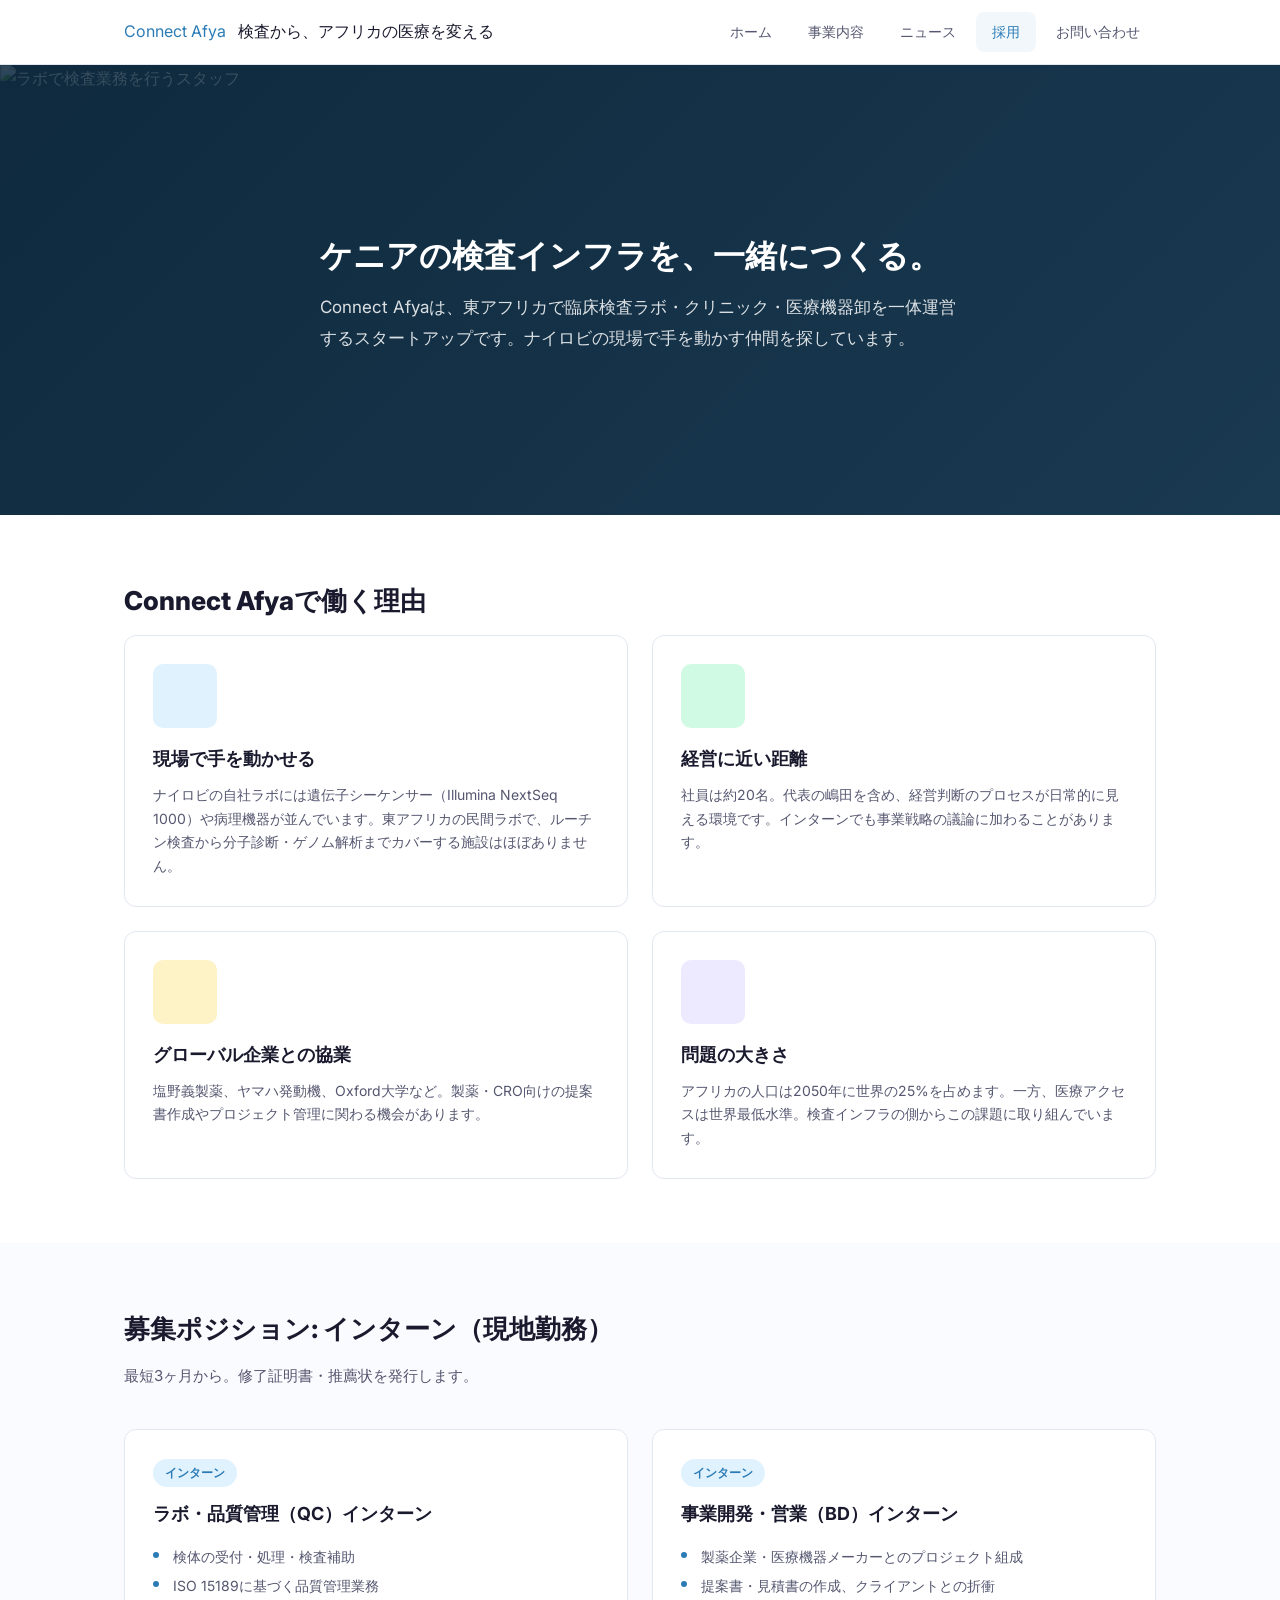
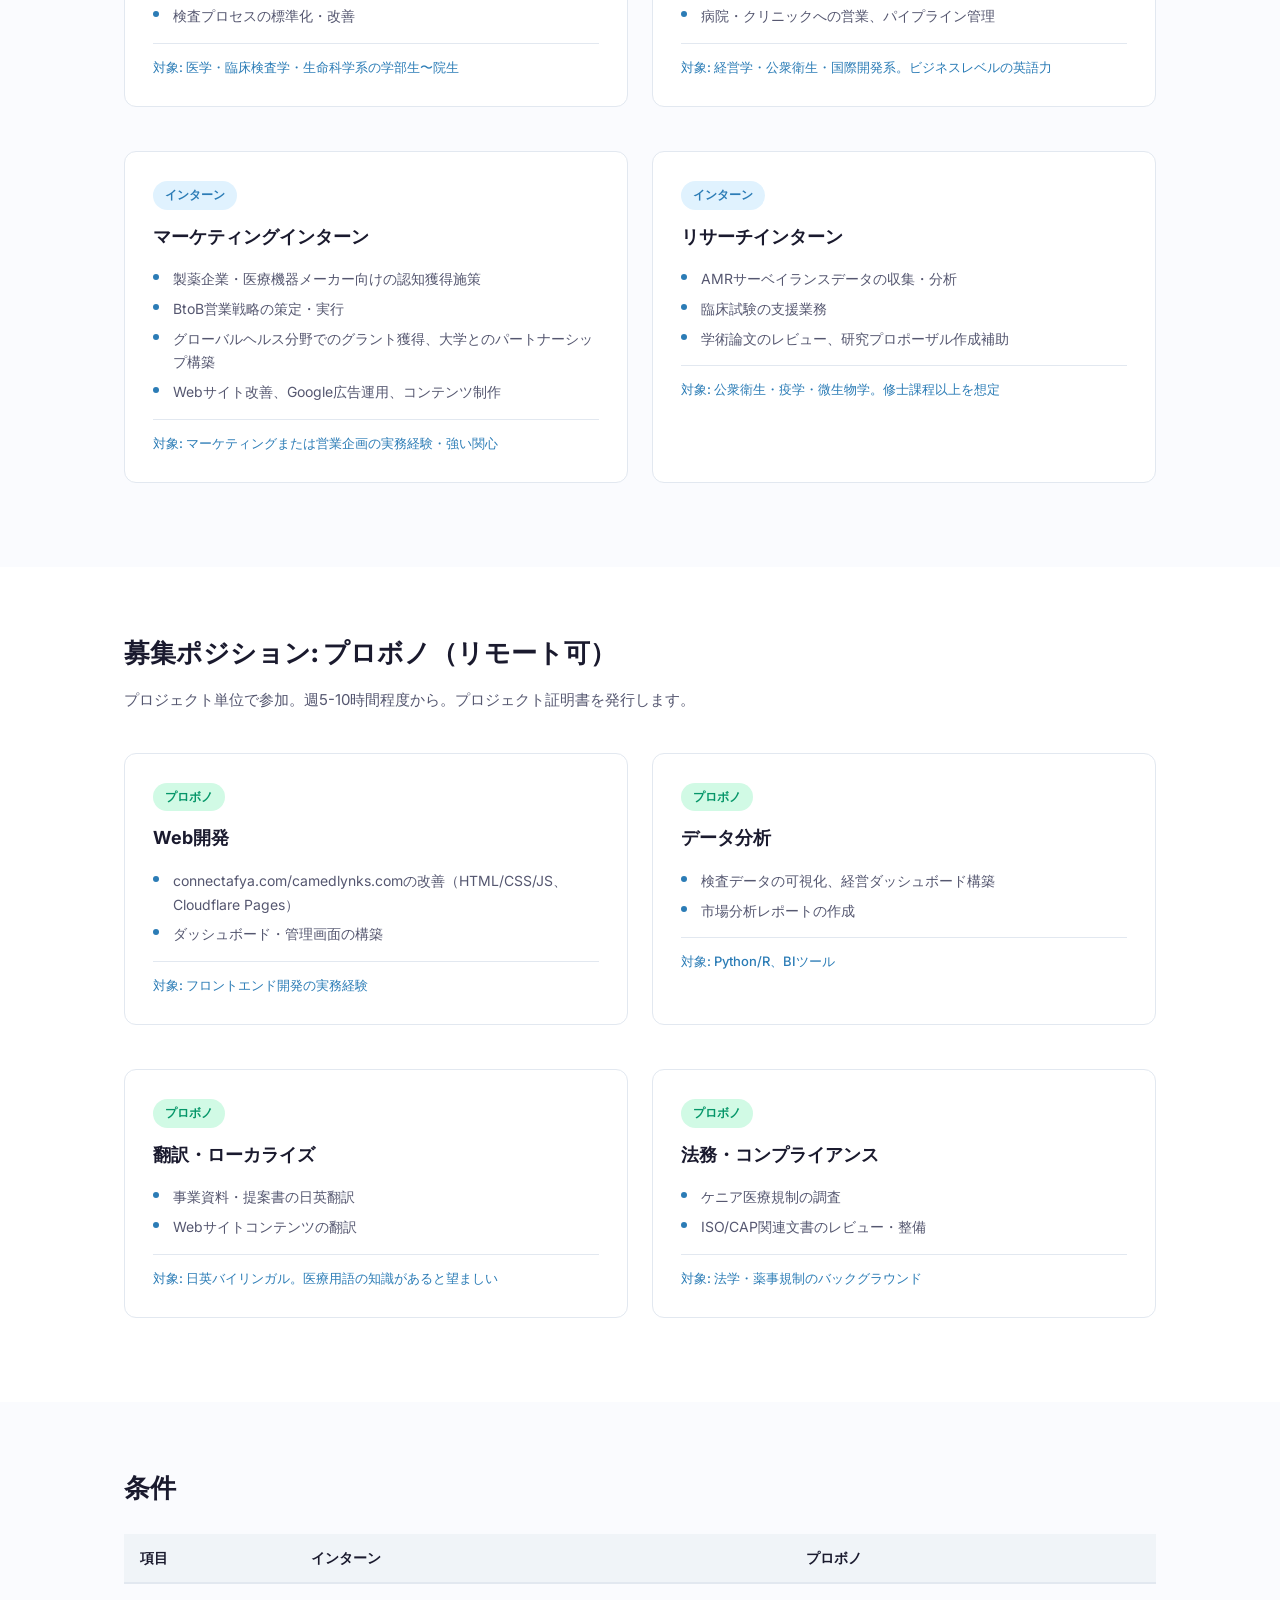
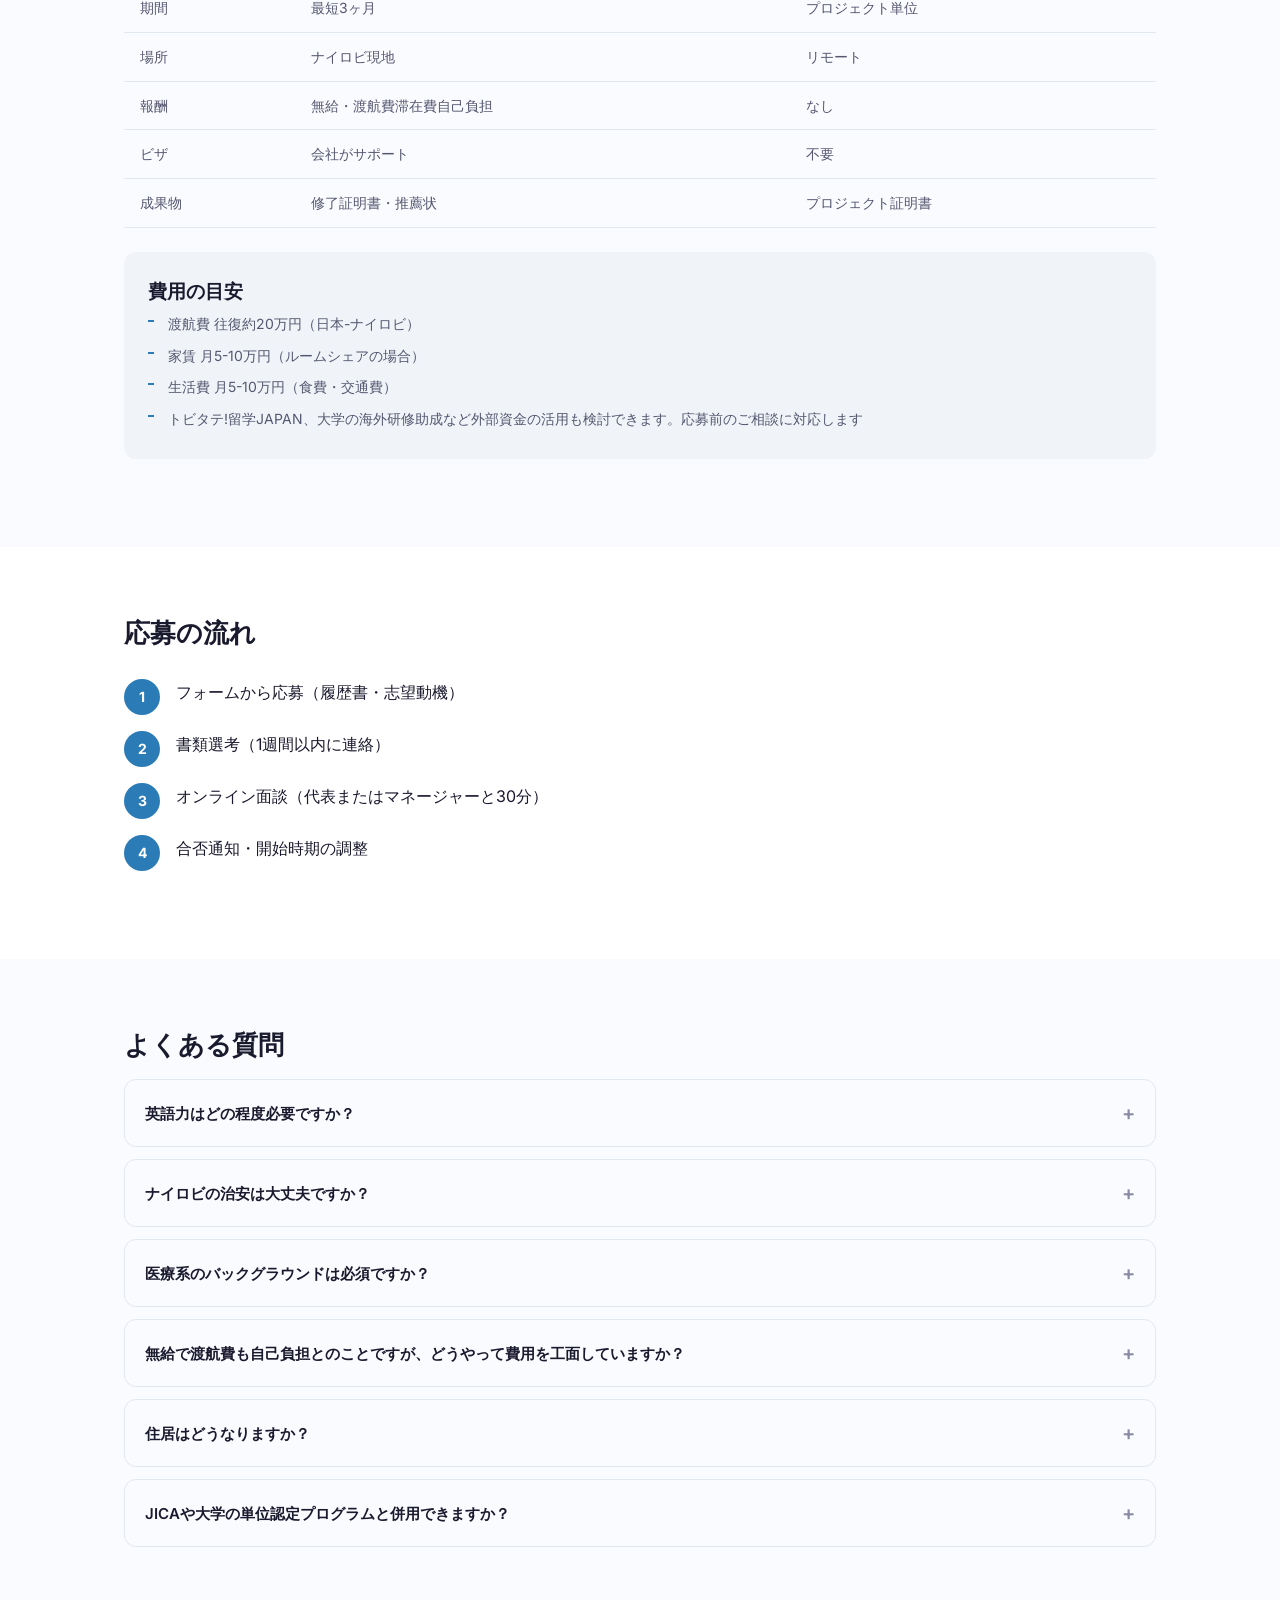
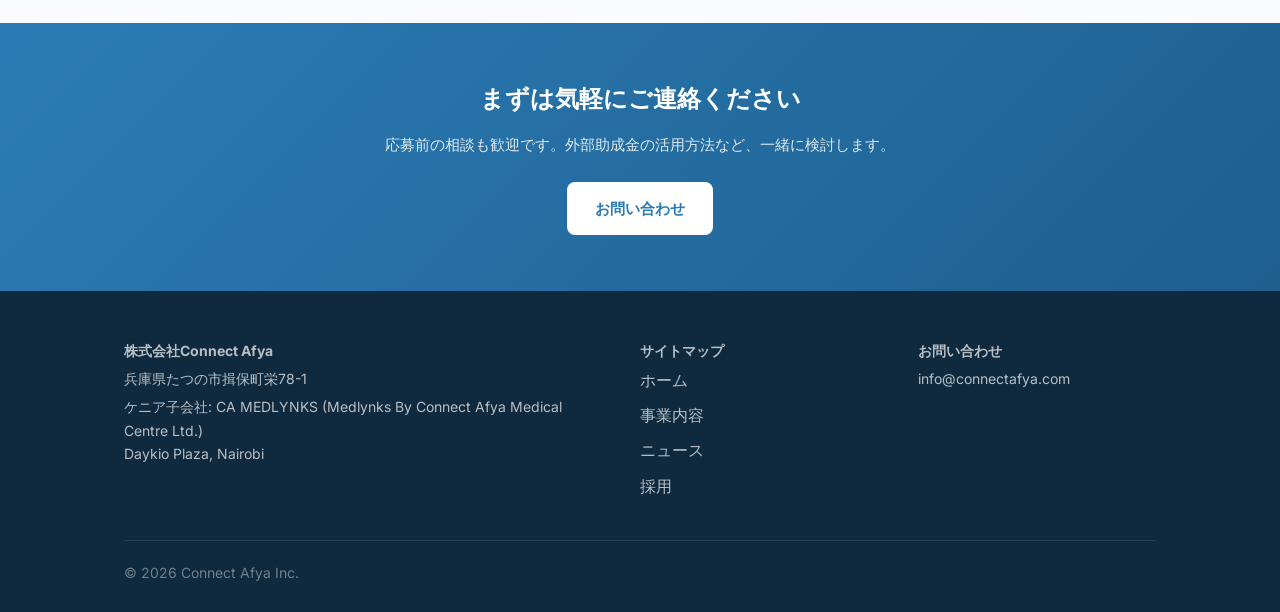
==== careers/index.html @ 0703dbc2 "Initial commit: Connect Afya corporate website Co-Authored-By: Claude Opus 4.6 (1M context) <noreply" ====
<!DOCTYPE html>
<html lang="ja">
<head>
  <meta charset="UTF-8">
  <meta name="viewport" content="width=device-width, initial-scale=1.0">
  <title>採用 | Connect Afya</title>
  <meta name="description" content="Connect Afyaのインターン・プロボノ募集ページ。ナイロビの検査ラボで手を動かす仲間を探しています。">
  <link rel="preconnect" href="https://fonts.googleapis.com">
  <link rel="preconnect" href="https://fonts.gstatic.com" crossorigin>
  <link href="https://fonts.googleapis.com/css2?family=Inter:wght@400;500;600;700;800&display=swap" rel="stylesheet">
  <link rel="stylesheet" href="/assets/css/style.css">
  <link rel="icon" href="/favicon.ico">
  <meta property="og:type" content="website">
  <meta property="og:site_name" content="Connect Afya">
  <meta property="og:title" content="採用 | Connect Afya">
  <meta property="og:description" content="Connect Afyaのインターン・プロボノ募集ページ。ナイロビの検査ラボで手を動かす仲間を探しています。">
  <meta property="og:image" content="/assets/images/hero-lab.jpg">
  <meta property="og:locale" content="ja_JP">
  <meta name="twitter:card" content="summary_large_image">
</head>
<body>

  <!-- Header -->
  <header class="site-header">
    <div class="site-header__inner">
      <div class="site-header__logo">
        <a href="/">Connect Afya</a>
        <span>検査から、アフリカの医療を変える</span>
      </div>
      <nav class="site-nav">
        <a href="/">ホーム</a>
        <a href="/#business">事業内容</a>
        <a href="/news/">ニュース</a>
        <a href="/careers/" class="active">採用</a>
        <a href="/contact/">お問い合わせ</a>
      </nav>
      <button class="mobile-toggle" aria-label="メニューを開く">
        <span></span>
        <span></span>
        <span></span>
      </button>
    </div>
  </header>

  <!-- Hero -->
  <section class="hero hero--careers hero--with-image">
    <img src="/assets/images/lab-pipette.png" alt="ラボで検査業務を行うスタッフ" class="hero__bg">
    <div class="container">
      <h1>ケニアの検査インフラを、一緒につくる。</h1>
      <p>Connect Afyaは、東アフリカで臨床検査ラボ・クリニック・医療機器卸を一体運営するスタートアップです。ナイロビの現場で手を動かす仲間を探しています。</p>
    </div>
  </section>

  <!-- Connect Afyaで働く理由 -->
  <section class="section">
    <div class="container">
      <h2 class="section-title">Connect Afyaで働く理由</h2>
      <div class="card-grid">
        <div class="card">
          <div class="card__icon card__icon--blue"></div>
          <h3>現場で手を動かせる</h3>
          <p>ナイロビの自社ラボには遺伝子シーケンサー（Illumina NextSeq 1000）や病理機器が並んでいます。東アフリカの民間ラボで、ルーチン検査から分子診断・ゲノム解析までカバーする施設はほぼありません。</p>
        </div>
        <div class="card">
          <div class="card__icon card__icon--green"></div>
          <h3>経営に近い距離</h3>
          <p>社員は約20名。代表の嶋田を含め、経営判断のプロセスが日常的に見える環境です。インターンでも事業戦略の議論に加わることがあります。</p>
        </div>
        <div class="card">
          <div class="card__icon card__icon--amber"></div>
          <h3>グローバル企業との協業</h3>
          <p>塩野義製薬、ヤマハ発動機、Oxford大学など。製薬・CRO向けの提案書作成やプロジェクト管理に関わる機会があります。</p>
        </div>
        <div class="card">
          <div class="card__icon card__icon--purple"></div>
          <h3>問題の大きさ</h3>
          <p>アフリカの人口は2050年に世界の25%を占めます。一方、医療アクセスは世界最低水準。検査インフラの側からこの課題に取り組んでいます。</p>
        </div>
      </div>
    </div>
  </section>

  <!-- インターン募集 -->
  <section class="section section--alt">
    <div class="container">
      <h2 class="section-title">募集ポジション: インターン（現地勤務）</h2>
      <p class="section-subtitle">最短3ヶ月から。修了証明書・推薦状を発行します。</p>
      <div class="card-grid">
        <div class="position">
          <span class="position__badge position__badge--intern">インターン</span>
          <h3>ラボ・品質管理（QC）インターン</h3>
          <ul>
            <li>検体の受付・処理・検査補助</li>
            <li>ISO 15189に基づく品質管理業務</li>
            <li>検査プロセスの標準化・改善</li>
          </ul>
          <p class="position__target">対象: 医学・臨床検査学・生命科学系の学部生〜院生</p>
        </div>
        <div class="position">
          <span class="position__badge position__badge--intern">インターン</span>
          <h3>事業開発・営業（BD）インターン</h3>
          <ul>
            <li>製薬企業・医療機器メーカーとのプロジェクト組成</li>
            <li>提案書・見積書の作成、クライアントとの折衝</li>
            <li>病院・クリニックへの営業、パイプライン管理</li>
          </ul>
          <p class="position__target">対象: 経営学・公衆衛生・国際開発系。ビジネスレベルの英語力</p>
        </div>
        <div class="position">
          <span class="position__badge position__badge--intern">インターン</span>
          <h3>マーケティングインターン</h3>
          <ul>
            <li>製薬企業・医療機器メーカー向けの認知獲得施策</li>
            <li>BtoB営業戦略の策定・実行</li>
            <li>グローバルヘルス分野でのグラント獲得、大学とのパートナーシップ構築</li>
            <li>Webサイト改善、Google広告運用、コンテンツ制作</li>
          </ul>
          <p class="position__target">対象: マーケティングまたは営業企画の実務経験・強い関心</p>
        </div>
        <div class="position">
          <span class="position__badge position__badge--intern">インターン</span>
          <h3>リサーチインターン</h3>
          <ul>
            <li>AMRサーベイランスデータの収集・分析</li>
            <li>臨床試験の支援業務</li>
            <li>学術論文のレビュー、研究プロポーザル作成補助</li>
          </ul>
          <p class="position__target">対象: 公衆衛生・疫学・微生物学。修士課程以上を想定</p>
        </div>
      </div>
    </div>
  </section>

  <!-- プロボノ募集 -->
  <section class="section">
    <div class="container">
      <h2 class="section-title">募集ポジション: プロボノ（リモート可）</h2>
      <p class="section-subtitle">プロジェクト単位で参加。週5-10時間程度から。プロジェクト証明書を発行します。</p>
      <div class="card-grid">
        <div class="position">
          <span class="position__badge position__badge--probono">プロボノ</span>
          <h3>Web開発</h3>
          <ul>
            <li>connectafya.com/camedlynks.comの改善（HTML/CSS/JS、Cloudflare Pages）</li>
            <li>ダッシュボード・管理画面の構築</li>
          </ul>
          <p class="position__target">対象: フロントエンド開発の実務経験</p>
        </div>
        <div class="position">
          <span class="position__badge position__badge--probono">プロボノ</span>
          <h3>データ分析</h3>
          <ul>
            <li>検査データの可視化、経営ダッシュボード構築</li>
            <li>市場分析レポートの作成</li>
          </ul>
          <p class="position__target">対象: Python/R、BIツール</p>
        </div>
        <div class="position">
          <span class="position__badge position__badge--probono">プロボノ</span>
          <h3>翻訳・ローカライズ</h3>
          <ul>
            <li>事業資料・提案書の日英翻訳</li>
            <li>Webサイトコンテンツの翻訳</li>
          </ul>
          <p class="position__target">対象: 日英バイリンガル。医療用語の知識があると望ましい</p>
        </div>
        <div class="position">
          <span class="position__badge position__badge--probono">プロボノ</span>
          <h3>法務・コンプライアンス</h3>
          <ul>
            <li>ケニア医療規制の調査</li>
            <li>ISO/CAP関連文書のレビュー・整備</li>
          </ul>
          <p class="position__target">対象: 法学・薬事規制のバックグラウンド</p>
        </div>
      </div>
    </div>
  </section>

  <!-- 条件 -->
  <section class="section section--alt">
    <div class="container">
      <h2 class="section-title">条件</h2>
      <div class="table-wrap">
        <table>
          <thead>
            <tr>
              <th>項目</th>
              <th>インターン</th>
              <th>プロボノ</th>
            </tr>
          </thead>
          <tbody>
            <tr>
              <td>期間</td>
              <td>最短3ヶ月</td>
              <td>プロジェクト単位</td>
            </tr>
            <tr>
              <td>場所</td>
              <td>ナイロビ現地</td>
              <td>リモート</td>
            </tr>
            <tr>
              <td>報酬</td>
              <td>無給・渡航費滞在費自己負担</td>
              <td>なし</td>
            </tr>
            <tr>
              <td>ビザ</td>
              <td>会社がサポート</td>
              <td>不要</td>
            </tr>
            <tr>
              <td>成果物</td>
              <td>修了証明書・推薦状</td>
              <td>プロジェクト証明書</td>
            </tr>
          </tbody>
        </table>
      </div>
      <div class="cost-box">
        <h3>費用の目安</h3>
        <ul>
          <li>渡航費 往復約20万円（日本-ナイロビ）</li>
          <li>家賃 月5-10万円（ルームシェアの場合）</li>
          <li>生活費 月5-10万円（食費・交通費）</li>
          <li>トビタテ!留学JAPAN、大学の海外研修助成など外部資金の活用も検討できます。応募前のご相談に対応します</li>
        </ul>
      </div>
    </div>
  </section>

  <!-- 応募の流れ -->
  <section class="section">
    <div class="container">
      <h2 class="section-title">応募の流れ</h2>
      <div class="steps">
        <div class="step">
          <span class="step__num">1</span>
          <p class="step__text">フォームから応募（履歴書・志望動機）</p>
        </div>
        <div class="step">
          <span class="step__num">2</span>
          <p class="step__text">書類選考（1週間以内に連絡）</p>
        </div>
        <div class="step">
          <span class="step__num">3</span>
          <p class="step__text">オンライン面談（代表またはマネージャーと30分）</p>
        </div>
        <div class="step">
          <span class="step__num">4</span>
          <p class="step__text">合否通知・開始時期の調整</p>
        </div>
      </div>
    </div>
  </section>

  <!-- よくある質問 -->
  <section class="section section--alt">
    <div class="container">
      <h2 class="section-title">よくある質問</h2>
      <details class="faq-item">
        <summary>英語力はどの程度必要ですか？</summary>
        <div class="faq-answer">
          <p>業務は基本的に英語です。ラボスタッフ・クライアントとのやり取りは全て英語で行います。代表とは日本語でコミュニケーションできます。目安として、英語での業務メール・簡単なプレゼンができるレベルを想定しています。</p>
        </div>
      </details>
      <details class="faq-item">
        <summary>ナイロビの治安は大丈夫ですか？</summary>
        <div class="faq-answer">
          <p>勤務先はナイロビ中心部のオフィスビル（Daykio Plaza）です。通勤はUber/Boltが一般的で、徒歩移動は限定的です。渡航前に安全面のブリーフィングを実施します。</p>
        </div>
      </details>
      <details class="faq-item">
        <summary>医療系のバックグラウンドは必須ですか？</summary>
        <div class="faq-answer">
          <p>ラボ・リサーチのポジションでは望ましいですが、BD・マーケ・プロボノの多くのポジションでは不要です。</p>
        </div>
      </details>
      <details class="faq-item">
        <summary>無給で渡航費も自己負担とのことですが、どうやって費用を工面していますか？</summary>
        <div class="faq-answer">
          <p>過去の参加者はトビタテ!留学JAPAN、JICA海外協力隊、大学の海外研修助成金などを活用しています。どの制度が使えそうか、応募前に一緒に検討できますので気軽にご連絡ください。</p>
        </div>
      </details>
      <details class="faq-item">
        <summary>住居はどうなりますか？</summary>
        <div class="faq-answer">
          <p>自身で手配いただきます。過去のインターン滞在先の情報やエリアのアドバイスは提供します。</p>
        </div>
      </details>
      <details class="faq-item">
        <summary>JICAや大学の単位認定プログラムと併用できますか？</summary>
        <div class="faq-answer">
          <p>はい。必要な書類（受入証明書、活動報告書など）の発行に対応します。</p>
        </div>
      </details>
    </div>
  </section>

  <!-- CTA -->
  <section class="cta-section">
    <div class="container text-center">
      <h2>まずは気軽にご連絡ください</h2>
      <p>応募前の相談も歓迎です。外部助成金の活用方法など、一緒に検討します。</p>
      <a href="/contact/" class="btn btn--white">お問い合わせ</a>
    </div>
  </section>

  <!-- Footer -->
  <footer class="site-footer">
    <div class="container">
      <div class="site-footer__grid">
        <div>
          <p><strong>株式会社Connect Afya</strong></p>
          <p>兵庫県たつの市揖保町栄78-1</p>
          <p>ケニア子会社: CA MEDLYNKS (Medlynks By Connect Afya Medical Centre Ltd.)<br>Daykio Plaza, Nairobi</p>
        </div>
        <div>
          <p><strong>サイトマップ</strong></p>
          <ul>
            <li><a href="/">ホーム</a></li>
            <li><a href="/#business">事業内容</a></li>
            <li><a href="/news/">ニュース</a></li>
            <li><a href="/careers/">採用</a></li>
          </ul>
        </div>
        <div>
          <p><strong>お問い合わせ</strong></p>
          <p><a href="mailto:info@connectafya.com">info@connectafya.com</a></p>
        </div>
      </div>
      <div class="site-footer__bottom">
        <p>&copy; 2026 Connect Afya Inc.</p>
      </div>
    </div>
  </footer>

  <script>
    document.addEventListener('DOMContentLoaded', function() {
      var els = document.querySelectorAll('.fade-in, .fade-in-left, .fade-in-right, .stagger');
      var observer = new IntersectionObserver(function(entries) {
        entries.forEach(function(entry) {
          if (entry.isIntersecting) { entry.target.classList.add('visible'); }
        });
      }, { threshold: 0.15 });
      els.forEach(function(el) { observer.observe(el); });
      var toggle = document.querySelector('.mobile-toggle');
      var nav = document.querySelector('.site-nav');
      if (toggle && nav) {
        toggle.addEventListener('click', function() { nav.classList.toggle('open'); });
      }
    });
  </script>
</body>
</html>
---- assets/css/style.css ----
/* ===== Connect Afya Corporate Site ===== */

:root {
  --brand-blue: #2B7CB6;
  --brand-blue-dark: #1E5F8E;
  --brand-blue-light: #3A93D4;
  --brand-green: #8DC63F;
  --color-text: #1a1a2e;
  --color-text-secondary: #555770;
  --color-text-light: #8a8ca5;
  --color-bg: #ffffff;
  --color-bg-warm: #fafbfe;
  --color-bg-cool: #f0f4f8;
  --color-bg-dark: #0F2A3E;
  --color-border: #e2e8f0;
  --font: 'Inter', -apple-system, BlinkMacSystemFont, 'Segoe UI', sans-serif;
  --container: 1080px;
  --radius: 12px;
  --shadow: 0 1px 3px rgba(0,0,0,0.1);
  --shadow-md: 0 4px 12px rgba(0,0,0,0.08);
  --shadow-lg: 0 10px 25px rgba(0,0,0,0.1);
}

*, *::before, *::after { box-sizing: border-box; margin: 0; padding: 0; }

html { scroll-behavior: smooth; }

body {
  font-family: var(--font);
  color: var(--color-text);
  line-height: 1.7;
  font-size: 16px;
  background: var(--color-bg);
}

a { color: var(--brand-blue); text-decoration: none; }
a:hover { color: var(--brand-blue-dark); }

img { max-width: 100%; height: auto; }

.container {
  max-width: var(--container);
  margin: 0 auto;
  padding: 0 24px;
}

/* ===== Header ===== */

.site-header {
  position: sticky;
  top: 0;
  z-index: 100;
  background: rgba(255,255,255,0.97);
  backdrop-filter: blur(12px);
  border-bottom: 1px solid var(--color-border);
}

.site-header__inner {
  max-width: var(--container);
  margin: 0 auto;
  padding: 0 24px;
  display: flex;
  align-items: center;
  justify-content: space-between;
  height: 64px;
}

.site-header__logo {
  display: flex;
  align-items: center;
  gap: 12px;
  text-decoration: none;
  color: var(--color-text);
}

.site-header__logo strong {
  font-size: 18px;
  font-weight: 700;
}

.site-header__logo small {
  display: block;
  font-size: 11px;
  color: var(--color-text-secondary);
  font-weight: 400;
}

.site-nav { display: flex; align-items: center; gap: 4px; }
.site-nav a {
  padding: 8px 16px;
  font-size: 14px;
  font-weight: 500;
  color: var(--color-text-secondary);
  border-radius: 8px;
  transition: all 0.2s;
}
.site-nav a:hover, .site-nav a.active {
  color: var(--brand-blue);
  background: rgba(43,124,182,0.06);
}

.mobile-toggle {
  display: none;
  background: none;
  border: none;
  cursor: pointer;
  padding: 8px;
}
.mobile-toggle svg { width: 24px; height: 24px; stroke: var(--color-text); }

@media (max-width: 768px) {
  .site-nav { display: none; }
  .mobile-toggle { display: block; }
  .site-nav.open {
    display: flex;
    flex-direction: column;
    position: absolute;
    top: 64px;
    left: 0;
    right: 0;
    background: #fff;
    border-bottom: 1px solid var(--color-border);
    padding: 16px 24px;
    box-shadow: var(--shadow-md);
  }
}

/* ===== Hero ===== */

.hero {
  background: linear-gradient(135deg, var(--color-bg-dark) 0%, #1a3a52 100%);
  color: #fff;
  padding: 80px 0 72px;
}

.hero h1 {
  font-size: 36px;
  font-weight: 800;
  line-height: 1.3;
  margin-bottom: 16px;
}

.hero p {
  font-size: 17px;
  line-height: 1.8;
  opacity: 0.85;
  max-width: 640px;
}

.hero--with-image {
  position: relative;
  overflow: hidden;
  min-height: 100vh;
  display: flex;
  align-items: center;
}

.hero--with-image::before {
  content: '';
  position: absolute;
  inset: 0;
  background: linear-gradient(135deg, rgba(15,42,62,0.85) 0%, rgba(26,58,82,0.7) 100%);
  z-index: 1;
}

.hero--with-image .hero__bg {
  position: absolute;
  inset: 0;
  width: 100%;
  height: 100%;
  object-fit: cover;
  object-position: center;
  animation: heroZoom 20s ease-in-out infinite alternate;
}

@keyframes heroZoom {
  from { transform: scale(1); }
  to { transform: scale(1.08); }
}

.hero--with-image .container {
  position: relative;
  z-index: 2;
}

.hero--careers.hero--with-image {
  min-height: 50vh;
}

.hero--careers { padding: 64px 0 56px; }
.hero--careers h1 { font-size: 32px; }
.hero--news { padding: 48px 0 40px; }
.hero--news h1 { font-size: 28px; }

@media (max-width: 768px) {
  .hero { padding: 56px 0 48px; }
  .hero--with-image { min-height: 380px; }
  .hero h1 { font-size: 26px; }
  .hero p { font-size: 15px; }
}

/* ===== Sections ===== */

.section {
  padding: 64px 0;
}

.section--alt {
  background: var(--color-bg-warm);
}

.section-title {
  font-size: 26px;
  font-weight: 800;
  margin-bottom: 12px;
}

.section-subtitle {
  font-size: 15px;
  color: var(--color-text-secondary);
  margin-bottom: 40px;
}

/* ===== Stats ===== */

.stats {
  display: grid;
  grid-template-columns: repeat(4, 1fr);
  gap: 24px;
  margin-top: 40px;
}

.stat {
  text-align: center;
  padding: 24px 16px;
  background: rgba(255,255,255,0.08);
  border-radius: var(--radius);
  border: 1px solid rgba(255,255,255,0.1);
}

.stat__number {
  font-size: 36px;
  font-weight: 800;
  color: var(--brand-green);
  display: block;
}

.stat__label {
  font-size: 13px;
  opacity: 0.7;
  margin-top: 4px;
}

@media (max-width: 768px) {
  .stats { grid-template-columns: repeat(2, 1fr); gap: 12px; }
  .stat__number { font-size: 28px; }
}

/* ===== Cards ===== */

.card-grid {
  display: grid;
  grid-template-columns: repeat(2, 1fr);
  gap: 24px;
}

.card-grid--3 { grid-template-columns: repeat(3, 1fr); }

@media (max-width: 768px) {
  .card-grid, .card-grid--3 { grid-template-columns: 1fr; }
}

.card {
  background: #fff;
  border: 1px solid var(--color-border);
  border-radius: var(--radius);
  padding: 28px;
  transition: box-shadow 0.2s, transform 0.2s;
}

.card:hover {
  box-shadow: var(--shadow-md);
  transform: translateY(-2px);
}

.card__icon {
  width: 64px;
  height: 64px;
  border-radius: 10px;
  display: flex;
  align-items: center;
  justify-content: center;
  margin-bottom: 16px;
  font-size: 22px;
  overflow: hidden;
}

.card__icon img {
  width: 100%;
  height: 100%;
  object-fit: cover;
}

.card__icon--blue { background: #e0f2fe; }
.card__icon--green { background: #d1fae5; }
.card__icon--amber { background: #fef3c7; }
.card__icon--purple { background: #ede9fe; }

.card h3 {
  font-size: 18px;
  font-weight: 700;
  margin-bottom: 8px;
}

.card p {
  font-size: 14px;
  color: var(--color-text-secondary);
  line-height: 1.7;
}

/* ===== Position cards (careers) ===== */

.position {
  background: #fff;
  border: 1px solid var(--color-border);
  border-radius: var(--radius);
  padding: 28px;
  margin-bottom: 20px;
}

.position__badge {
  display: inline-block;
  font-size: 12px;
  font-weight: 600;
  padding: 4px 12px;
  border-radius: 20px;
  margin-bottom: 12px;
}

.position__badge--intern {
  background: #e0f2fe;
  color: var(--brand-blue);
}

.position__badge--probono {
  background: #d1fae5;
  color: #059669;
}

.position h3 {
  font-size: 18px;
  font-weight: 700;
  margin-bottom: 12px;
}

.position ul {
  list-style: none;
  margin-bottom: 12px;
}

.position li {
  font-size: 14px;
  color: var(--color-text-secondary);
  padding: 3px 0;
  padding-left: 20px;
  position: relative;
}

.position li::before {
  content: '';
  position: absolute;
  left: 0;
  top: 10px;
  width: 6px;
  height: 6px;
  border-radius: 50%;
  background: var(--brand-blue);
}

.position__target {
  font-size: 13px;
  color: var(--brand-blue);
  font-weight: 500;
  border-top: 1px solid var(--color-border);
  padding-top: 12px;
  margin-top: 12px;
}

/* ===== Table ===== */

.table-wrap {
  overflow-x: auto;
  margin: 24px 0;
}

table {
  width: 100%;
  border-collapse: collapse;
  font-size: 14px;
}

th {
  background: var(--color-bg-cool);
  font-weight: 600;
  text-align: left;
  padding: 12px 16px;
  border-bottom: 2px solid var(--color-border);
}

td {
  padding: 12px 16px;
  border-bottom: 1px solid var(--color-border);
  color: var(--color-text-secondary);
}

/* ===== FAQ ===== */

.faq-item {
  border: 1px solid var(--color-border);
  border-radius: var(--radius);
  margin-bottom: 12px;
  overflow: hidden;
}

.faq-item summary {
  padding: 16px 20px;
  font-weight: 600;
  font-size: 15px;
  cursor: pointer;
  list-style: none;
  display: flex;
  justify-content: space-between;
  align-items: center;
}

.faq-item summary::after {
  content: '+';
  font-size: 20px;
  color: var(--color-text-light);
  transition: transform 0.2s;
}

.faq-item[open] summary::after {
  transform: rotate(45deg);
}

.faq-item[open] {
  border-color: var(--brand-blue);
  box-shadow: var(--shadow);
}

.faq-answer {
  padding: 0 20px 16px;
  font-size: 14px;
  color: var(--color-text-secondary);
  line-height: 1.7;
}

/* ===== News list ===== */

.news-item {
  display: block;
  padding: 20px 0;
  border-bottom: 1px solid var(--color-border);
  text-decoration: none;
  color: var(--color-text);
  transition: background 0.15s;
}

.news-item:hover {
  background: var(--color-bg-warm);
  margin: 0 -16px;
  padding: 20px 16px;
  border-radius: 8px;
}

.news-item__date {
  font-size: 13px;
  color: var(--color-text-light);
  margin-bottom: 4px;
}

.news-item__title {
  font-size: 16px;
  font-weight: 600;
}

.news-item__tag {
  display: inline-block;
  font-size: 11px;
  font-weight: 600;
  padding: 2px 8px;
  border-radius: 4px;
  background: #e0f2fe;
  color: var(--brand-blue);
  margin-left: 8px;
  vertical-align: middle;
}

/* ===== Article ===== */

.article {
  max-width: 720px;
  margin: 0 auto;
  padding: 48px 24px;
}

.article h1 {
  font-size: 26px;
  font-weight: 800;
  line-height: 1.4;
  margin-bottom: 16px;
}

.article__meta {
  font-size: 13px;
  color: var(--color-text-light);
  margin-bottom: 32px;
  padding-bottom: 24px;
  border-bottom: 1px solid var(--color-border);
}

.article h2 {
  font-size: 20px;
  font-weight: 700;
  margin-top: 40px;
  margin-bottom: 12px;
  padding-top: 24px;
  border-top: 1px solid var(--color-border);
}

.article h2:first-of-type { border-top: none; padding-top: 0; }

.article h3 {
  font-size: 16px;
  font-weight: 700;
  margin-top: 24px;
  margin-bottom: 8px;
}

.article p {
  margin-bottom: 16px;
  font-size: 15px;
  color: var(--color-text-secondary);
}

.article ul {
  margin: 12px 0 16px 20px;
  font-size: 15px;
  color: var(--color-text-secondary);
}

.article li { margin-bottom: 6px; }

.article__company {
  margin-top: 48px;
  padding: 24px;
  background: var(--color-bg-cool);
  border-radius: var(--radius);
  font-size: 14px;
  color: var(--color-text-secondary);
}

.article__company h3 {
  font-size: 14px;
  font-weight: 700;
  color: var(--color-text);
  margin-top: 0;
}

.article__company p { font-size: 14px; margin-bottom: 4px; }

/* ===== Steps ===== */

.steps {
  display: flex;
  flex-direction: column;
  gap: 16px;
  margin: 24px 0;
}

.step {
  display: flex;
  gap: 16px;
  align-items: flex-start;
}

.step__num {
  width: 36px;
  height: 36px;
  min-width: 36px;
  border-radius: 50%;
  background: var(--brand-blue);
  color: #fff;
  display: flex;
  align-items: center;
  justify-content: center;
  font-weight: 700;
  font-size: 14px;
}

.step__text h4 {
  font-size: 15px;
  font-weight: 600;
  margin-bottom: 2px;
}

.step__text p {
  font-size: 13px;
  color: var(--color-text-secondary);
}

/* ===== Buttons ===== */

.btn {
  display: inline-flex;
  align-items: center;
  justify-content: center;
  gap: 8px;
  padding: 14px 28px;
  font-size: 15px;
  font-weight: 600;
  border-radius: 8px;
  border: none;
  cursor: pointer;
  transition: all 0.2s;
  text-decoration: none;
}

.btn--primary {
  background: var(--brand-blue);
  color: #fff;
}
.btn--primary:hover {
  background: var(--brand-blue-dark);
  color: #fff;
  transform: translateY(-1px);
  box-shadow: var(--shadow-md);
}

.btn--outline {
  background: transparent;
  color: var(--brand-blue);
  border: 2px solid var(--brand-blue);
}
.btn--outline:hover {
  background: var(--brand-blue);
  color: #fff;
}

.btn--white {
  background: #fff;
  color: var(--brand-blue);
}
.btn--white:hover {
  background: #f0f4f8;
  color: var(--brand-blue-dark);
}

.btn--sm { padding: 10px 20px; font-size: 13px; }
.btn--block { width: 100%; }

/* ===== Cost box ===== */

.cost-box {
  background: var(--color-bg-cool);
  border-radius: var(--radius);
  padding: 24px;
  margin: 24px 0;
}

.cost-box h4 {
  font-size: 15px;
  font-weight: 700;
  margin-bottom: 12px;
}

.cost-box ul {
  list-style: none;
  font-size: 14px;
  color: var(--color-text-secondary);
}

.cost-box li {
  padding: 4px 0;
  padding-left: 20px;
  position: relative;
}

.cost-box li::before {
  content: '';
  position: absolute;
  left: 0;
  top: 12px;
  width: 6px;
  height: 2px;
  background: var(--brand-blue);
}

/* ===== Footer ===== */

.site-footer {
  background: var(--color-bg-dark);
  color: rgba(255,255,255,0.7);
  padding: 48px 0 24px;
}

.site-footer__grid {
  display: grid;
  grid-template-columns: 2fr 1fr 1fr;
  gap: 40px;
  margin-bottom: 32px;
}

@media (max-width: 768px) {
  .site-footer__grid { grid-template-columns: 1fr; gap: 24px; }
}

.site-footer h4 {
  color: #fff;
  font-size: 13px;
  font-weight: 700;
  text-transform: uppercase;
  letter-spacing: 0.5px;
  margin-bottom: 16px;
}

.site-footer p {
  font-size: 14px;
  line-height: 1.7;
  margin-bottom: 4px;
}

.site-footer ul { list-style: none; }
.site-footer li { margin-bottom: 8px; }
.site-footer a { color: rgba(255,255,255,0.7); }
.site-footer a:hover { color: #fff; }

.site-footer__bottom {
  border-top: 1px solid rgba(255,255,255,0.1);
  padding-top: 20px;
  font-size: 13px;
  color: rgba(255,255,255,0.4);
}

/* ===== Timeline ===== */

.timeline {
  position: relative;
  padding-left: 28px;
  margin: 24px 0;
}

.timeline::before {
  content: '';
  position: absolute;
  left: 6px;
  top: 0;
  bottom: 0;
  width: 2px;
  background: var(--color-border);
}

.timeline-item {
  position: relative;
  margin-bottom: 24px;
}

.timeline-item::before {
  content: '';
  position: absolute;
  left: -24px;
  top: 6px;
  width: 10px;
  height: 10px;
  border-radius: 50%;
  background: var(--brand-blue);
  border: 2px solid #fff;
}

.timeline-item__year {
  font-size: 13px;
  font-weight: 700;
  color: var(--brand-blue);
}

.timeline-item__text {
  font-size: 14px;
  color: var(--color-text-secondary);
}

/* ===== CTA Section ===== */

.cta-section {
  background: linear-gradient(135deg, var(--brand-blue) 0%, var(--brand-blue-dark) 100%);
  color: #fff;
  padding: 56px 0;
  text-align: center;
}

.cta-section h2 {
  font-size: 24px;
  font-weight: 800;
  margin-bottom: 12px;
}

.cta-section p {
  font-size: 15px;
  opacity: 0.85;
  margin-bottom: 24px;
}

/* ===== Photo grid ===== */

.photo-grid {
  display: grid;
  grid-template-columns: repeat(3, 1fr);
  gap: 8px;
  margin: 40px 0;
  border-radius: var(--radius);
  overflow: hidden;
}

.photo-grid img {
  width: 100%;
  height: 200px;
  object-fit: cover;
  transition: transform 0.3s;
}

.photo-grid img:hover {
  transform: scale(1.05);
}

.photo-grid--2col {
  grid-template-columns: repeat(2, 1fr);
}

.photo-grid--2col img {
  height: 260px;
}

@media (max-width: 768px) {
  .photo-grid { grid-template-columns: repeat(2, 1fr); }
  .photo-grid img { height: 150px; }
  .photo-grid--2col { grid-template-columns: 1fr; }
  .photo-grid--2col img { height: 200px; }
}

/* ===== Image + text section ===== */

.split {
  display: grid;
  grid-template-columns: 1fr 1fr;
  gap: 48px;
  align-items: center;
}

.split--reverse { direction: rtl; }
.split--reverse > * { direction: ltr; }

.split__image {
  border-radius: var(--radius);
  overflow: hidden;
}

.split__image img {
  width: 100%;
  height: 360px;
  object-fit: cover;
  display: block;
}

.split__text h2 {
  font-size: 26px;
  font-weight: 800;
  margin-bottom: 16px;
}

.split__text p {
  font-size: 15px;
  color: var(--color-text-secondary);
  line-height: 1.8;
  margin-bottom: 12px;
}

@media (max-width: 768px) {
  .split, .split--reverse { grid-template-columns: 1fr; gap: 24px; }
  .split__image img { height: 240px; }
}

/* ===== Partner logos ===== */

.partner-logos {
  display: flex;
  flex-wrap: wrap;
  align-items: center;
  justify-content: center;
  gap: 32px;
  padding: 32px 0;
  opacity: 0.6;
}

.partner-logos span {
  font-size: 14px;
  font-weight: 600;
  color: var(--color-text-secondary);
  white-space: nowrap;
}

/* ===== Utilities ===== */

.text-center { text-align: center; }
.mt-8 { margin-top: 8px; }
.mt-16 { margin-top: 16px; }
.mt-24 { margin-top: 24px; }
.mt-40 { margin-top: 40px; }
.mb-24 { margin-bottom: 24px; }
.mb-40 { margin-bottom: 40px; }

/* ===== Scroll animations ===== */

.fade-in {
  opacity: 0;
  transform: translateY(32px);
  transition: opacity 0.7s ease, transform 0.7s ease;
}

.fade-in.visible {
  opacity: 1;
  transform: translateY(0);
}

.fade-in-left {
  opacity: 0;
  transform: translateX(-40px);
  transition: opacity 0.7s ease, transform 0.7s ease;
}

.fade-in-left.visible {
  opacity: 1;
  transform: translateX(0);
}

.fade-in-right {
  opacity: 0;
  transform: translateX(40px);
  transition: opacity 0.7s ease, transform 0.7s ease;
}

.fade-in-right.visible {
  opacity: 1;
  transform: translateX(0);
}

/* stagger children */
.stagger > * {
  opacity: 0;
  transform: translateY(24px);
  transition: opacity 0.5s ease, transform 0.5s ease;
}

.stagger.visible > *:nth-child(1) { transition-delay: 0s; }
.stagger.visible > *:nth-child(2) { transition-delay: 0.1s; }
.stagger.visible > *:nth-child(3) { transition-delay: 0.2s; }
.stagger.visible > *:nth-child(4) { transition-delay: 0.3s; }
.stagger.visible > *:nth-child(5) { transition-delay: 0.35s; }
.stagger.visible > *:nth-child(6) { transition-delay: 0.4s; }
.stagger.visible > *:nth-child(7) { transition-delay: 0.45s; }
.stagger.visible > *:nth-child(8) { transition-delay: 0.5s; }
.stagger.visible > *:nth-child(9) { transition-delay: 0.55s; }

.stagger.visible > * {
  opacity: 1;
  transform: translateY(0);
}

/* ===== Mission / Vision block (HAKKI style) ===== */

.statement {
  padding: 80px 0;
  text-align: center;
}

.statement__label {
  display: inline-block;
  font-size: 12px;
  font-weight: 700;
  letter-spacing: 3px;
  text-transform: uppercase;
  color: var(--brand-blue);
  margin-bottom: 16px;
}

.statement__text {
  font-size: 28px;
  font-weight: 800;
  line-height: 1.6;
  max-width: 720px;
  margin: 0 auto;
}

.statement__body {
  font-size: 15px;
  color: var(--color-text-secondary);
  line-height: 1.9;
  max-width: 640px;
  margin: 24px auto 0;
}

@media (max-width: 768px) {
  .statement { padding: 56px 0; }
  .statement__text { font-size: 22px; }
}

/* ===== Team grid ===== */

.team-grid {
  display: grid;
  grid-template-columns: repeat(4, 1fr);
  gap: 24px;
}

.team-card {
  text-align: center;
}

.team-card__photo {
  width: 100%;
  aspect-ratio: 1;
  object-fit: cover;
  border-radius: var(--radius);
  margin-bottom: 12px;
  filter: grayscale(20%);
  transition: filter 0.3s, transform 0.3s;
}

.team-card:hover .team-card__photo {
  filter: grayscale(0%);
  transform: scale(1.03);
}

.team-card__name {
  font-size: 15px;
  font-weight: 700;
}

.team-card__role {
  font-size: 13px;
  color: var(--color-text-secondary);
}

@media (max-width: 768px) {
  .team-grid { grid-template-columns: repeat(2, 1fr); gap: 16px; }
}

/* ===== Full-width image banner ===== */

.image-banner {
  position: relative;
  height: 320px;
  overflow: hidden;
}

.image-banner img {
  width: 100%;
  height: 100%;
  object-fit: cover;
}

.image-banner--overlay::before {
  content: '';
  position: absolute;
  inset: 0;
  background: linear-gradient(135deg, rgba(15,42,62,0.7), rgba(43,124,182,0.5));
  z-index: 1;
}

.image-banner__content {
  position: absolute;
  inset: 0;
  display: flex;
  flex-direction: column;
  align-items: center;
  justify-content: center;
  z-index: 2;
  color: #fff;
  text-align: center;
  padding: 24px;
}

.image-banner__content h2 {
  font-size: 28px;
  font-weight: 800;
  margin-bottom: 16px;
}

/* ===== Accreditation / Awards badges ===== */

.badges {
  display: flex;
  flex-wrap: wrap;
  align-items: center;
  justify-content: center;
  gap: 40px;
  padding: 24px 0;
}

.badge {
  text-align: center;
}

.badge__icon {
  width: 80px;
  height: 80px;
  border-radius: 50%;
  background: var(--color-bg-cool);
  display: flex;
  align-items: center;
  justify-content: center;
  margin: 0 auto 8px;
  font-size: 28px;
  font-weight: 800;
  color: var(--brand-blue);
}

.badge__label {
  font-size: 13px;
  font-weight: 600;
  color: var(--color-text-secondary);
}

/* ===== Card hover zoom ===== */

.card {
  overflow: hidden;
}

.card__icon {
  overflow: hidden;
  transition: transform 0.3s;
}

.card:hover .card__icon img {
  transform: scale(1.1);
}

.card__icon img {
  transition: transform 0.4s ease;
}

/* ===== Partner logos enhanced ===== */

.partner-logos {
  opacity: 1;
}

.partner-logos span {
  font-size: 15px;
  font-weight: 700;
  color: var(--color-text-light);
  padding: 12px 24px;
  border: 1px solid var(--color-border);
  border-radius: 8px;
  background: #fff;
  transition: all 0.2s;
}

.partner-logos span:hover {
  color: var(--brand-blue);
  border-color: var(--brand-blue);
  box-shadow: var(--shadow);
}

/* ===== Contact Form ===== */

.contact-form {
  display: flex;
  flex-direction: column;
  gap: 24px;
}

.form-group {
  display: flex;
  flex-direction: column;
  gap: 6px;
}

.form-group label {
  font-size: 14px;
  font-weight: 600;
  color: var(--color-text);
}

.form-group input,
.form-group select,
.form-group textarea {
  padding: 12px 14px;
  border: 1px solid #d0d5dd;
  border-radius: 6px;
  font-size: 15px;
  font-family: 'Inter', sans-serif;
  background: #fff;
  transition: border-color 0.2s;
}

.form-group input:focus,
.form-group select:focus,
.form-group textarea:focus {
  outline: none;
  border-color: var(--brand-blue);
  box-shadow: 0 0 0 3px rgba(43, 124, 182, 0.1);
}

.form-group textarea {
  resize: vertical;
}
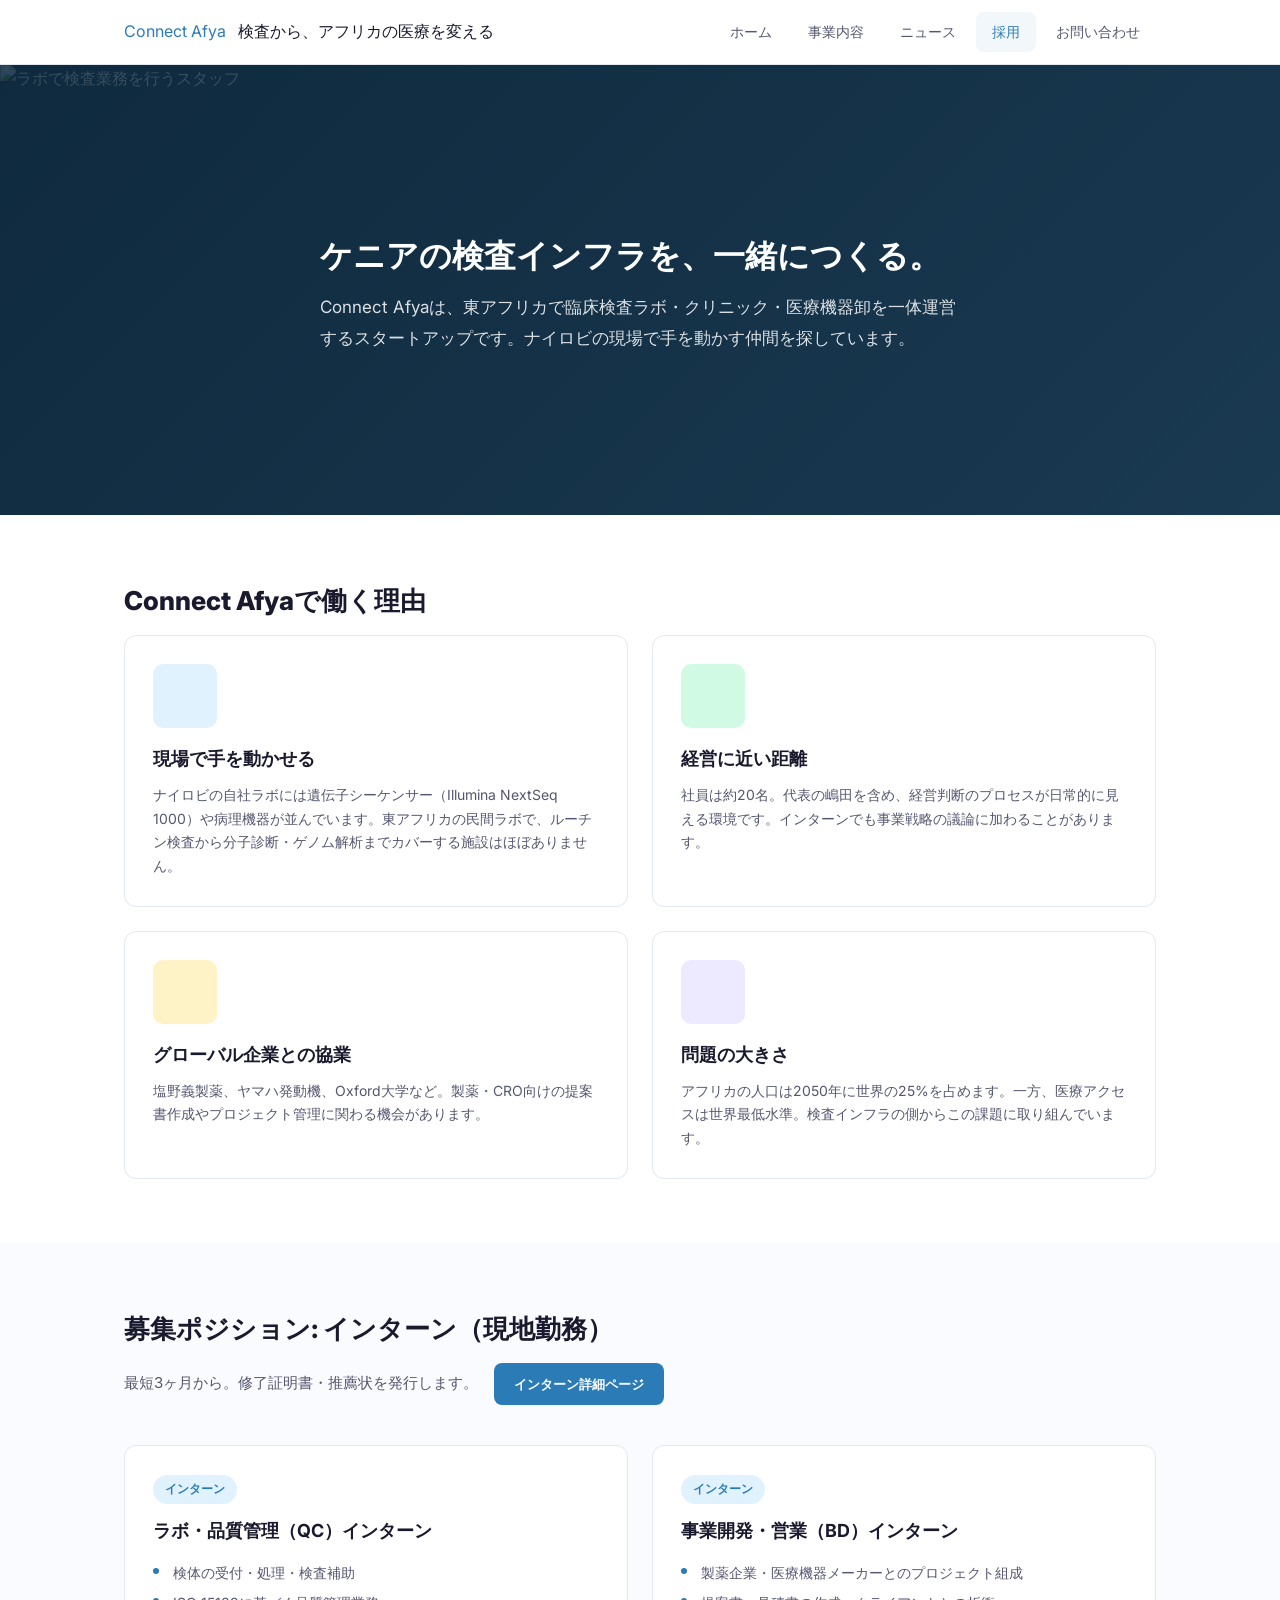
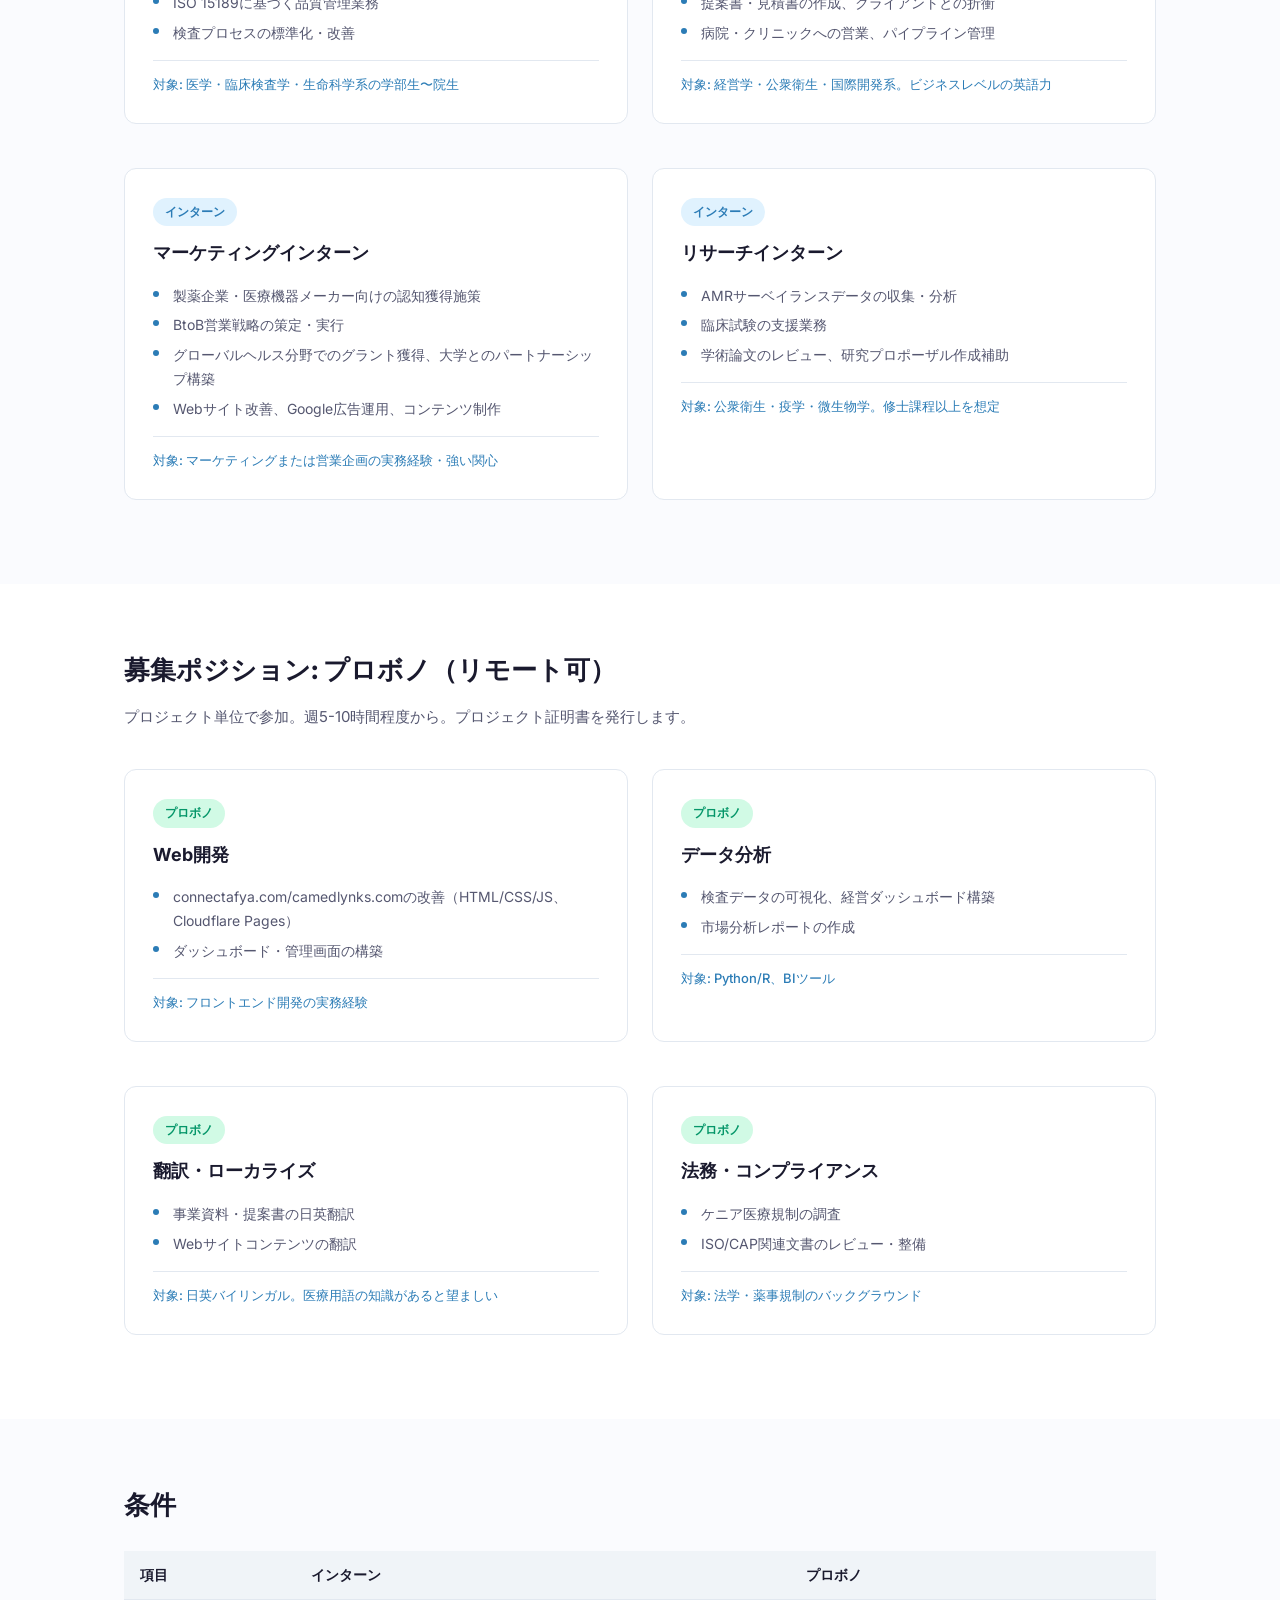
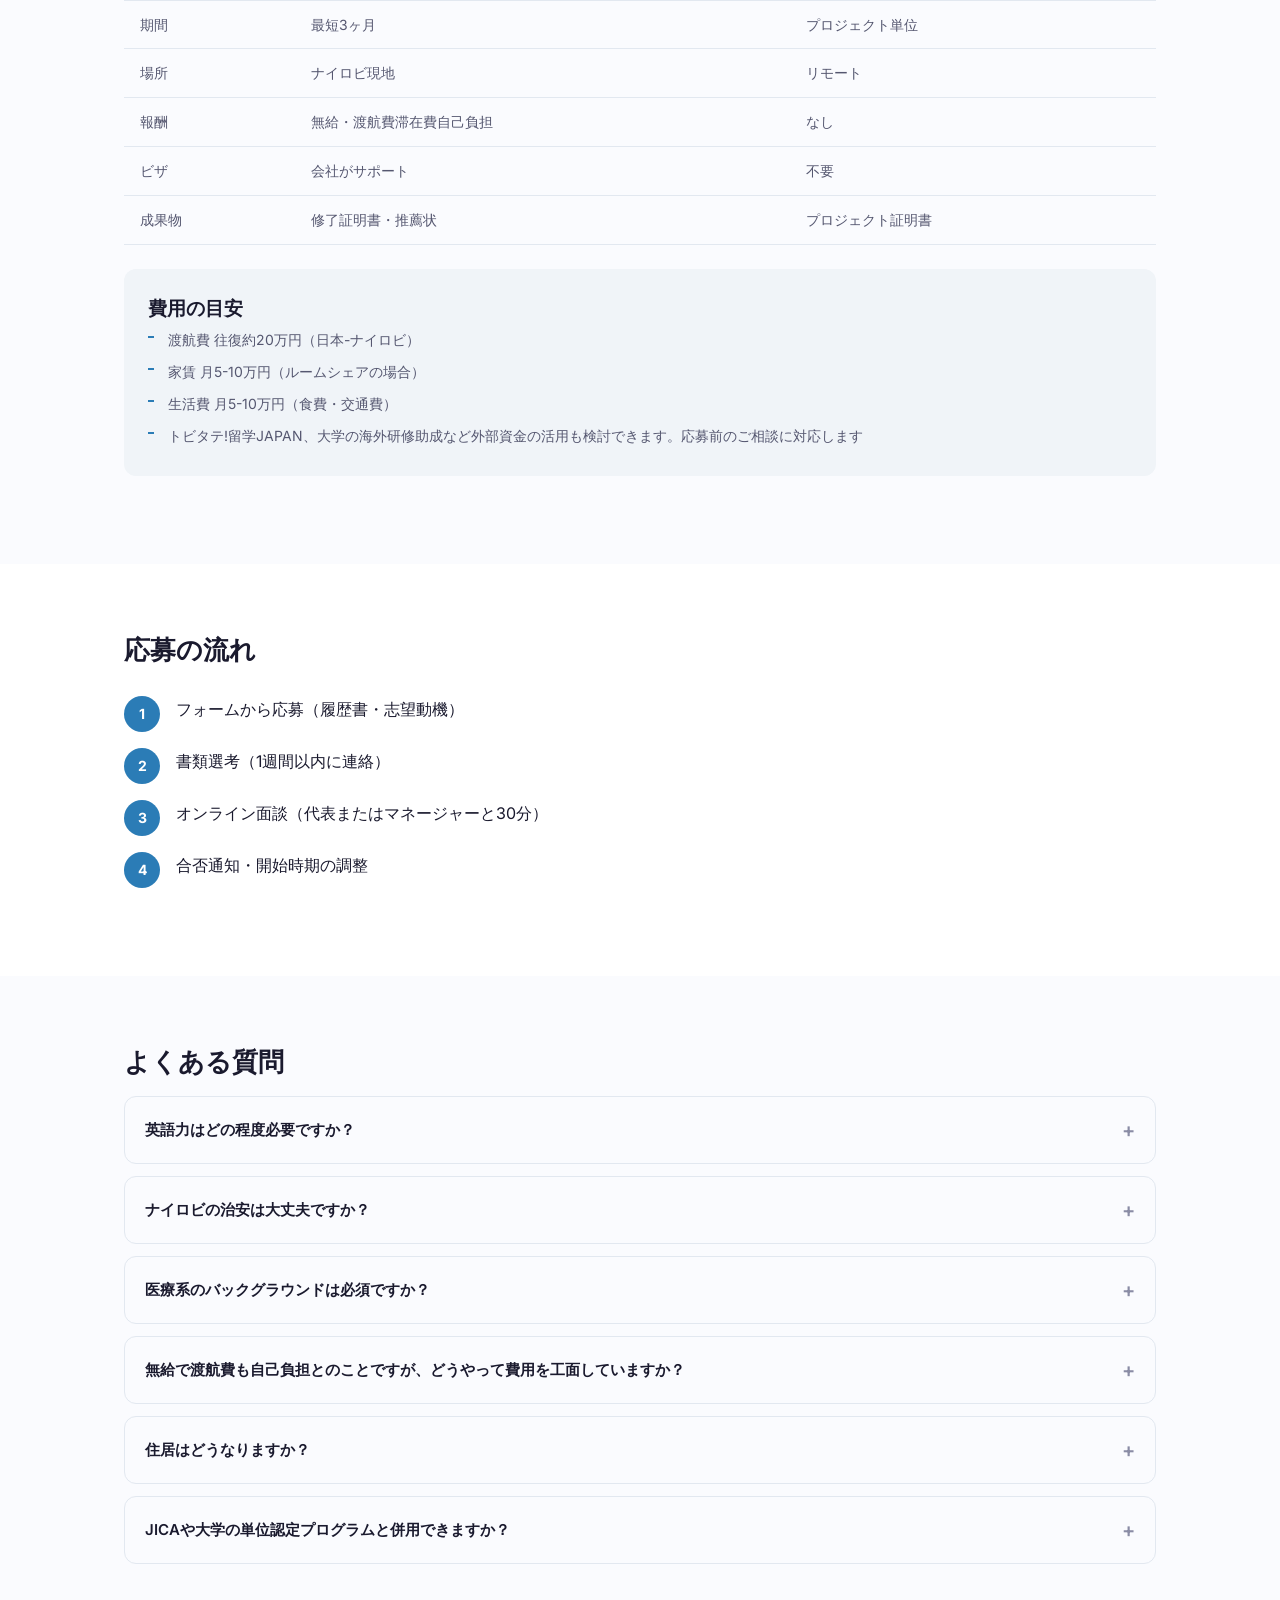
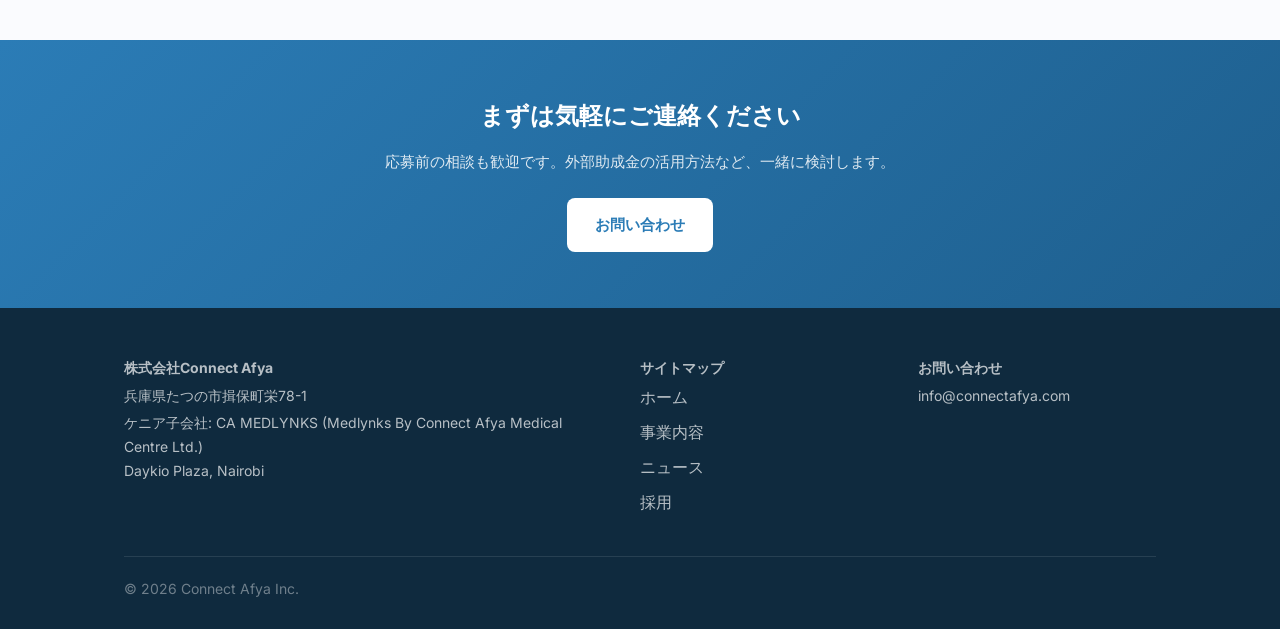
==== commit ccf05ba3: "Add intern landing page at /careers/intern/ - Separate sections for professional and student interns" ====
--- a/careers/index.html
+++ b/careers/index.html
@@ -84,7 +84,7 @@
   <section class="section section--alt">
     <div class="container">
       <h2 class="section-title">募集ポジション: インターン（現地勤務）</h2>
-      <p class="section-subtitle">最短3ヶ月から。修了証明書・推薦状を発行します。</p>
+      <p class="section-subtitle">最短3ヶ月から。修了証明書・推薦状を発行します。 <a href="/careers/intern/" class="btn btn--sm btn--primary" style="margin-left: 12px; vertical-align: middle;">インターン詳細ページ</a></p>
       <div class="card-grid">
         <div class="position">
           <span class="position__badge position__badge--intern">インターン</span>
